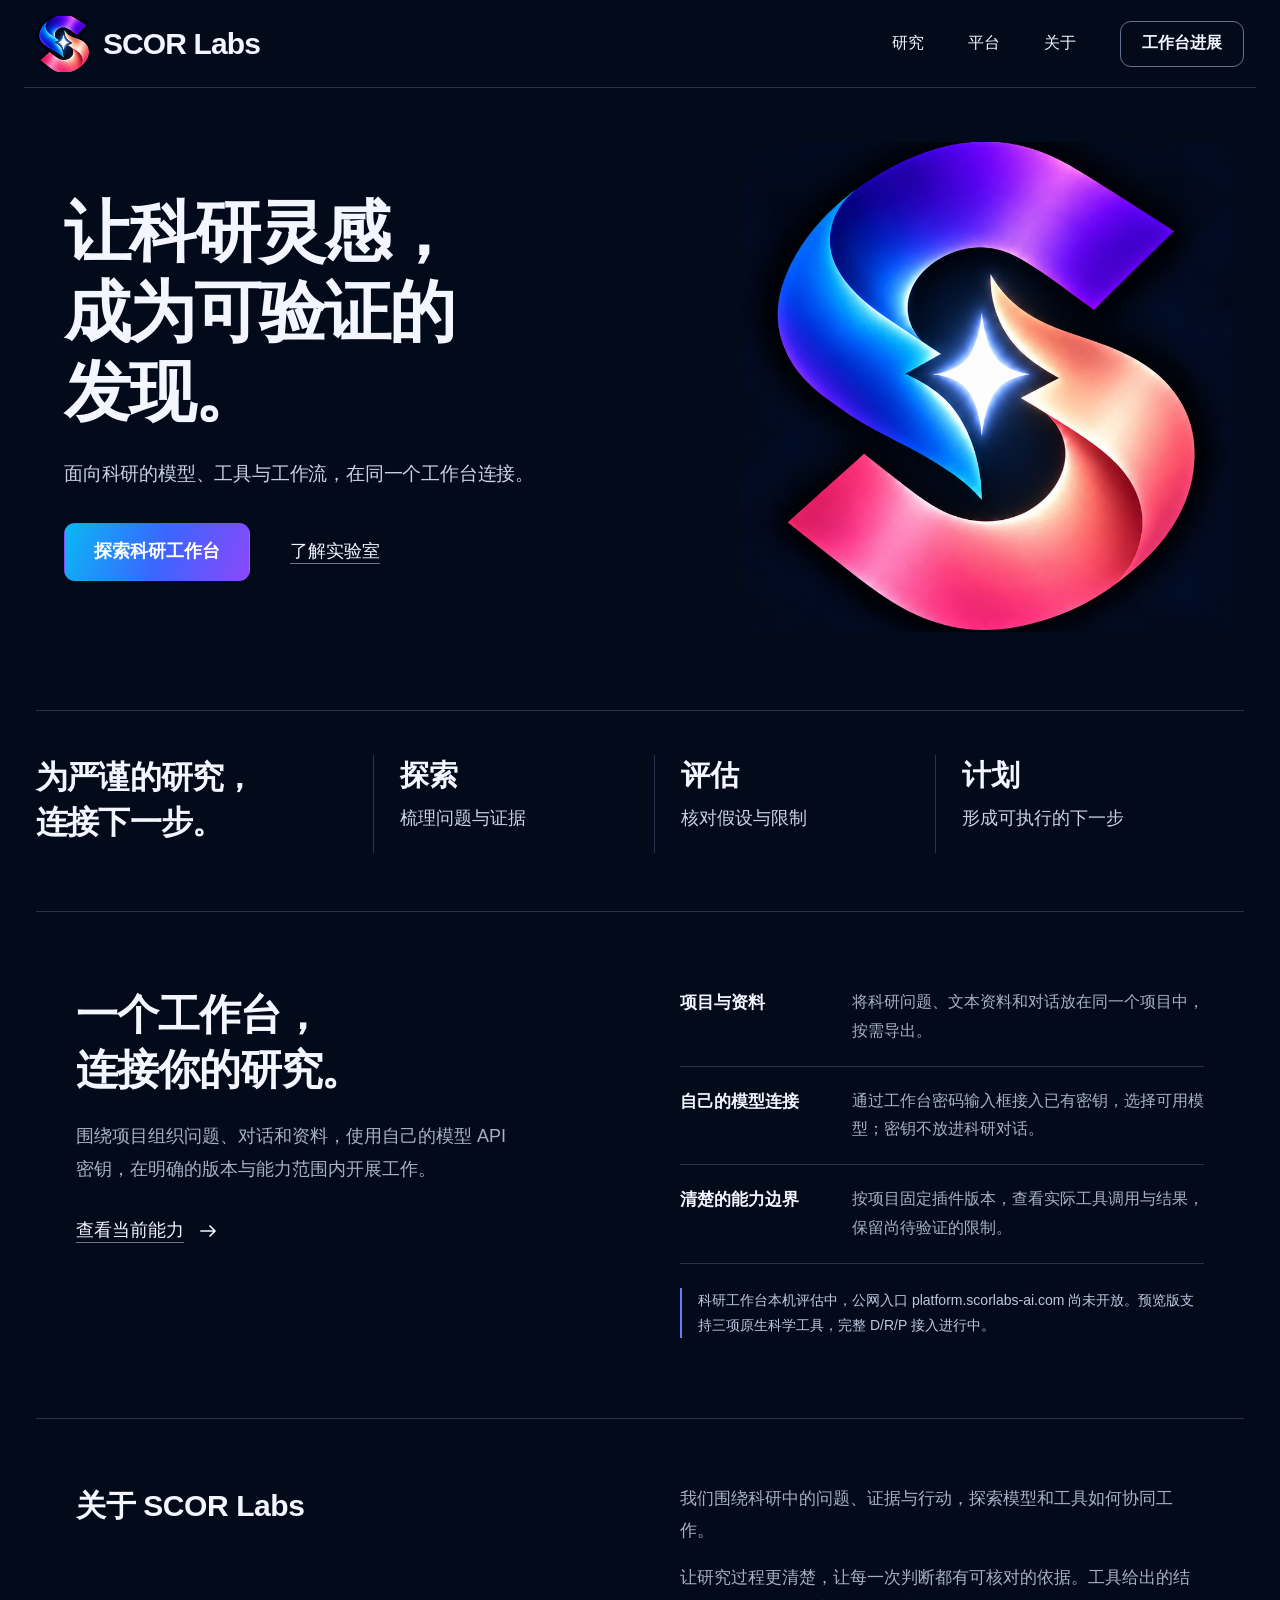
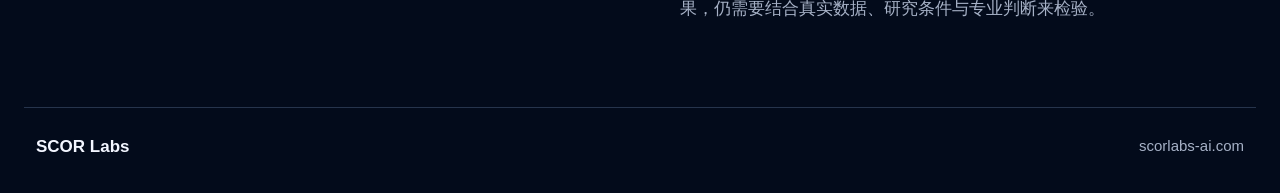
==== index.html @ 9c0564b2 "Build SCOR Labs branded public website" ====
<!doctype html>
<html lang="zh-CN">
  <head>
    <meta charset="utf-8" />
    <meta name="viewport" content="width=device-width, initial-scale=1" />
    <meta name="theme-color" content="#030b1b" />
    <title>SCOR Labs · 让科研灵感，成为可验证的发现</title>
    <meta name="description" content="SCOR Labs 连接科研模型、工具与工作流。从问题与证据出发，探索方向、评估假设、形成研究计划。" />
    <link rel="canonical" href="https://scorlabs-ai.com/" />
    <meta property="og:type" content="website" />
    <meta property="og:locale" content="zh_CN" />
    <meta property="og:title" content="SCOR Labs · 让科研灵感，成为可验证的发现" />
    <meta property="og:description" content="面向科研的模型、工具与工作流，在同一个工作台连接。" />
    <meta property="og:url" content="https://scorlabs-ai.com/" />
    <meta property="og:image" content="https://scorlabs-ai.com/assets/scorlabs-logo.png" />
    <link rel="icon" type="image/png" href="./assets/scorlabs-logo.png" />
    <link rel="stylesheet" href="./styles.css" />
    <script src="./site.js" defer></script>
  </head>
  <body>
    <a class="skip-link" href="#main">跳转到正文</a>
    <header class="site-header">
      <a class="brand" href="#" aria-label="SCOR Labs 首页">
        <span class="brand-mark"><img src="./assets/scorlabs-logo.png" width="1254" height="1254" alt="" /></span>
        <span>SCOR Labs</span>
      </a>
      <button class="menu-toggle" type="button" aria-expanded="false" aria-controls="site-nav" aria-label="打开导航菜单">
        <svg viewBox="0 0 24 24" aria-hidden="true"><path d="M4 7h16M4 12h16M4 17h16" /></svg>
      </button>
      <nav class="site-nav" id="site-nav" aria-label="主导航">
        <a href="#research">研究</a>
        <a href="#platform">平台</a>
        <a href="#about">关于</a>
        <a class="button button-outline header-cta" href="#platform">工作台进展</a>
      </nav>
    </header>

    <main id="main">
      <section class="hero" aria-labelledby="hero-title">
        <div class="hero-copy">
          <h1 id="hero-title">让科研灵感，<br />成为可验证的<br class="desktop-break" />发现。</h1>
          <p>面向科研的模型、工具与工作流，<span class="copy-keep">在同一个工作台连接。</span></p>
          <div class="hero-actions">
            <a class="button button-primary" href="#platform">探索科研工作台</a>
            <a class="text-link" href="#about">了解实验室</a>
          </div>
        </div>
        <div class="hero-visual">
          <img src="./assets/scorlabs-logo.png" width="1254" height="1254" alt="SCOR Labs 蓝紫与珊瑚色缎带标志，中央为四角星" fetchpriority="high" />
        </div>
      </section>

      <section class="research-section content-width" id="research" aria-labelledby="research-title">
        <h2 id="research-title">为严谨的研究，<br />连接下一步。</h2>
        <div class="research-step">
          <h3>探索</h3>
          <p>梳理问题与证据</p>
        </div>
        <div class="research-step">
          <h3>评估</h3>
          <p>核对假设与限制</p>
        </div>
        <div class="research-step">
          <h3>计划</h3>
          <p>形成可执行的下一步</p>
        </div>
      </section>

      <section class="platform-section content-width" id="platform" aria-labelledby="platform-title">
        <div class="section-intro">
          <h2 id="platform-title">一个工作台，<br />连接你的研究。</h2>
          <p>围绕项目组织问题、对话和资料，使用自己的模型 API 密钥，在明确的版本与能力范围内开展工作。</p>
          <a class="text-link" href="#capabilities">查看当前能力<svg viewBox="0 0 24 24" aria-hidden="true"><path d="M5 12h14m-5-5 5 5-5 5" /></svg></a>
        </div>
        <div class="platform-details" id="capabilities">
          <div class="detail-row"><h3>项目与资料</h3><p>将科研问题、文本资料和对话放在同一个项目中，按需导出。</p></div>
          <div class="detail-row"><h3>自己的模型连接</h3><p>通过工作台密码输入框接入已有密钥，选择可用模型；密钥不放进科研对话。</p></div>
          <div class="detail-row"><h3>清楚的能力边界</h3><p>按项目固定插件版本，查看实际工具调用与结果，保留尚待验证的限制。</p></div>
          <p class="preview-status">科研工作台本机评估中，公网入口 platform.scorlabs-ai.com 尚未开放。预览版支持三项原生科学工具，完整 D/R/P 接入进行中。</p>
        </div>
      </section>

      <section class="about-section content-width" id="about" aria-labelledby="about-title">
        <h2 id="about-title">关于 SCOR Labs</h2>
        <div class="about-copy">
          <p>我们围绕科研中的问题、证据与行动，探索模型和工具如何协同工作。</p>
          <p>让研究过程更清楚，让每一次判断都有可核对的依据。工具给出的结果，仍需要结合真实数据、研究条件与专业判断来检验。</p>
        </div>
      </section>
    </main>

    <footer class="site-footer">
      <a class="footer-brand" href="#" aria-label="返回 SCOR Labs 首页">SCOR Labs</a>
      <span>scorlabs-ai.com</span>
    </footer>
  </body>
</html>
---- styles.css ----
:root {
  color-scheme: dark;
  --bg: #030b1b;
  --surface: #071022;
  --text: #f3f6ff;
  --muted: #a6b1c6;
  --border: #26344c;
  --cyan: #08bafa;
  --violet: #8248ff;
  --focus: #83d7ff;
  --radius: 11px;
  --font: -apple-system, BlinkMacSystemFont, "Segoe UI", "PingFang SC", "Hiragino Sans GB", "Microsoft YaHei", "Noto Sans CJK SC", sans-serif;
}

* { box-sizing: border-box; }
html { scroll-behavior: smooth; scroll-padding-top: 30px; }
body { margin: 0; background: var(--bg); color: var(--text); font-family: var(--font); -webkit-font-smoothing: antialiased; }
a { color: inherit; text-decoration: none; }
button { font: inherit; }
img { max-width: 100%; display: block; }
svg { width: 24px; height: 24px; fill: none; stroke: currentColor; stroke-width: 1.7; stroke-linecap: round; stroke-linejoin: round; flex-shrink: 0; }
a:focus-visible, button:focus-visible { outline: 3px solid var(--focus); outline-offset: 5px; border-radius: 5px; }
.skip-link { position: absolute; left: 24px; top: -70px; z-index: 10; padding: 12px 18px; background: var(--text); color: var(--bg); border-radius: 6px; }
.skip-link:focus { top: 16px; }
.site-header { min-height: 88px; max-width: 1472px; margin: 0 auto; padding: 12px 32px; border-bottom: 1px solid var(--border); display: flex; align-items: center; justify-content: space-between; gap: 24px; }
.brand { display: inline-flex; align-items: center; gap: 11px; font-size: 30px; font-weight: 680; line-height: 1; letter-spacing: -.9px; white-space: nowrap; }
.brand-mark { display: flex; align-items: center; justify-content: center; width: 56px; height: 56px; overflow: hidden; }
.brand-mark img { width: 88px; height: 88px; max-width: none; flex-shrink: 0; object-fit: contain; }
.site-nav { display: flex; align-items: center; gap: 44px; font-size: 16px; font-weight: 560; }
.site-nav > a:not(.button) { display: inline-flex; align-items: center; min-height: 44px; transition: color .18s ease; }
.site-nav > a:not(.button):hover, .text-link:hover { color: var(--focus); }
.button { display: inline-flex; align-items: center; justify-content: center; min-height: 52px; padding: 12px 25px; border: 1px solid transparent; border-radius: var(--radius); font-size: 18px; line-height: 1.4; font-weight: 620; transition: border-color .18s ease, filter .18s ease, transform .18s ease; }
.button:hover { transform: translateY(-1px); }
.button-outline { border-color: #63738f; background: transparent; }
.button-outline:hover { border-color: var(--focus); background: #0a1528; }
.header-cta { min-height: 46px; padding: 8px 21px; font-size: 16px; }
.button-primary { background: linear-gradient(110deg, #09b8f4, #3b65ff 52%, #8c48f9); color: #fff; padding: 15px 29px; }
.button-primary:hover { filter: brightness(1.12); }
.text-link { display: inline-flex; align-items: center; gap: 12px; min-height: 44px; font-size: 18px; line-height: 1.5; font-weight: 500; text-decoration: underline; text-underline-offset: 6px; text-decoration-color: #67758e; transition: color .18s ease; }
.hero { max-width: 1320px; margin: 0 auto; padding: 54px 24px 78px; display: grid; grid-template-columns: 1.3fr 1fr; align-items: center; gap: 38px; min-height: 588px; }
.hero-copy { position: relative; z-index: 1; }
.hero h1 { margin: 0; font-size: clamp(48px, 5.2vw, 76px); line-height: 1.2; font-weight: 720; letter-spacing: -2px; }
.hero-copy > p { margin: 25px 0 34px; color: #c8d2e5; font-size: 19px; line-height: 1.65; letter-spacing: -.2px; }
.copy-keep { white-space: nowrap; }
.hero-actions { display: flex; align-items: center; gap: 40px; flex-wrap: wrap; }
.hero-visual { display: flex; align-items: center; justify-content: center; width: 100%; height: 490px; overflow: hidden; }
.hero-visual img { width: 740px; height: 740px; max-width: none; flex-shrink: 0; object-fit: contain; }
.content-width { max-width: 1408px; margin-left: auto; margin-right: auto; }
.research-section { display: grid; grid-template-columns: 1.2fr 1fr 1fr 1.1fr; align-items: start; padding: 44px 16px 58px; border-top: 1px solid var(--border); }
.research-section h2 { margin: 0; font-size: 32px; line-height: 1.4; letter-spacing: -.8px; font-weight: 650; }
.research-step { min-height: 98px; padding: 0 32px; border-left: 1px solid var(--border); }
.research-step h3 { margin: 0 0 8px; font-size: 29px; line-height: 1.4; font-weight: 650; }
.research-step p { margin: 0; font-size: 18px; line-height: 1.6; color: #cbd4e6; }
.platform-section { display: grid; grid-template-columns: 1fr 1fr; gap: 80px; border-top: 1px solid var(--border); padding: 76px 40px 80px; }
.section-intro h2 { margin: 0 0 23px; font-size: 42px; line-height: 1.3; letter-spacing: -1.1px; font-weight: 650; }
.section-intro > p { max-width: 450px; margin: 0 0 24px; color: var(--muted); font-size: 18px; line-height: 1.8; }
.detail-row { display: grid; grid-template-columns: 150px 1fr; gap: 22px; padding: 20px 0; border-bottom: 1px solid var(--border); }
.detail-row:first-child { padding-top: 0; }
.detail-row h3 { margin: 0; font-size: 17px; font-weight: 600; line-height: 1.8; }
.detail-row p { margin: 0; color: var(--muted); font-size: 16px; line-height: 1.8; }
.preview-status { margin: 24px 0 0; color: #bdc8df; font-size: 14px; line-height: 1.8; border-left: 2px solid #687aff; padding-left: 16px; }
.about-section { display: grid; grid-template-columns: 1fr 1fr; gap: 80px; padding: 64px 40px 82px; border-top: 1px solid var(--border); }
.about-section h2 { margin: 0; font-size: 30px; line-height: 1.5; letter-spacing: -.4px; font-weight: 620; }
.about-copy p { margin: 0 0 16px; color: var(--muted); font-size: 17px; line-height: 1.85; }
.about-copy p:last-child { margin-bottom: 0; }
.site-footer { max-width: 1472px; margin: 0 auto; padding: 26px 32px 34px; display: flex; align-items: center; justify-content: space-between; gap: 24px; border-top: 1px solid var(--border); font-size: 15px; line-height: 1.5; color: var(--muted); }
.footer-brand { color: var(--text); font-size: 17px; font-weight: 650; }
.menu-toggle { display: none; align-items: center; justify-content: center; width: 44px; height: 44px; padding: 10px; border: 1px solid var(--border); border-radius: 8px; color: var(--text); background: transparent; }

@media (max-width: 1471px) {
  .site-header, .site-footer { margin-left: 24px; margin-right: 24px; padding-left: 12px; padding-right: 12px; }
  .content-width { margin-left: 36px; margin-right: 36px; }
  .hero { padding-left: 64px; padding-right: 48px; }
  .research-section { padding-left: 0; padding-right: 0; }
  .research-step { padding-left: 26px; padding-right: 20px; }
}
@media (max-width: 1100px) {
  .hero { gap: 10px; min-height: 534px; padding-left: 42px; padding-right: 30px; }
  .hero h1 { font-size: 60px; }
  .hero-copy > p { font-size: 17px; }
  .copy-keep { white-space: normal; }
  .hero-visual { height: 420px; }
  .hero-visual img { width: 630px; height: 630px; }
  .research-section h2 { font-size: 26px; }
  .research-step { padding-left: 24px; padding-right: 12px; }
  .research-step h3 { font-size: 26px; }
  .research-step p { font-size: 16px; }
  .platform-section, .about-section { gap: 44px; padding-left: 0; padding-right: 0; }
  .detail-row { grid-template-columns: 1fr; gap: 5px; }
}
@media (max-width: 760px) {
  html { scroll-padding-top: 24px; }
  .site-header { position: relative; min-height: 76px; margin-left: 20px; margin-right: 20px; padding: 10px 0; }
  .brand { gap: 8px; font-size: 25px; letter-spacing: -.7px; }
  .brand-mark { width: 44px; height: 44px; }
  .brand-mark img { width: 70px; height: 70px; }
  .menu-toggle { display: inline-flex; }
  .site-nav { display: none; position: absolute; z-index: 5; top: calc(100% + 8px); left: 0; right: 0; padding: 16px; flex-direction: column; align-items: stretch; gap: 6px; border: 1px solid var(--border); border-radius: 12px; background: var(--surface); box-shadow: 0 12px 35px #0008; }
  .site-nav.is-open { display: flex; }
  .site-nav > a:not(.button) { padding: 8px 12px; }
  .header-cta { margin-top: 5px; }
  .hero { display: flex; flex-direction: column; gap: 0; min-height: auto; padding: 44px 24px 46px; }
  .hero-copy { width: 100%; max-width: 520px; }
  .hero h1 { font-size: clamp(36px, 8.4vw, 58px); letter-spacing: -1.2px; line-height: 1.25; }
  .desktop-break { display: none; }
  .hero-copy > p { margin: 22px 0 26px; max-width: 440px; font-size: 16px; line-height: 1.8; }
  .hero-actions { gap: 24px; }
  .button-primary { min-height: 52px; padding: 13px 20px; font-size: 16px; }
  .text-link { font-size: 16px; }
  .hero-visual { width: 100%; height: min(350px, 85vw); margin: 30px 0 0; }
  .hero-visual img { width: min(525px, 130vw); height: min(525px, 130vw); }
  .content-width { margin-left: 24px; margin-right: 24px; }
  .research-section { grid-template-columns: repeat(3, 1fr); gap: 24px 0; padding-top: 30px; padding-bottom: 36px; }
  .research-section h2 { grid-column: 1 / -1; font-size: 26px; }
  .research-section h2 br { display: none; }
  .research-step { padding: 0 12px; min-height: 84px; }
  .research-step:nth-child(2) { border-left: 0; padding-left: 0; }
  .research-step:last-child { padding-right: 0; }
  .research-step h3 { font-size: 22px; }
  .research-step p { font-size: 14px; max-width: 98px; line-height: 1.7; }
  .platform-section { grid-template-columns: 1fr; padding-top: 42px; padding-bottom: 44px; gap: 32px; }
  .section-intro h2 { font-size: 33px; }
  .section-intro > p { font-size: 16px; }
  .detail-row { grid-template-columns: 1fr; gap: 7px; padding: 18px 0; }
  .detail-row h3 { font-size: 16px; }
  .detail-row p { font-size: 15px; }
  .preview-status { font-size: 13px; }
  .about-section { grid-template-columns: 1fr; gap: 24px; padding-top: 40px; padding-bottom: 46px; }
  .about-section h2 { font-size: 27px; }
  .about-copy p { font-size: 16px; }
  .site-footer { margin-left: 24px; margin-right: 24px; padding: 23px 0 28px; font-size: 13px; }
  .footer-brand { font-size: 15px; }
}
@media (prefers-reduced-motion: reduce) {
  html { scroll-behavior: auto; }
  *, *::before, *::after { transition: none !important; animation: none !important; }
}
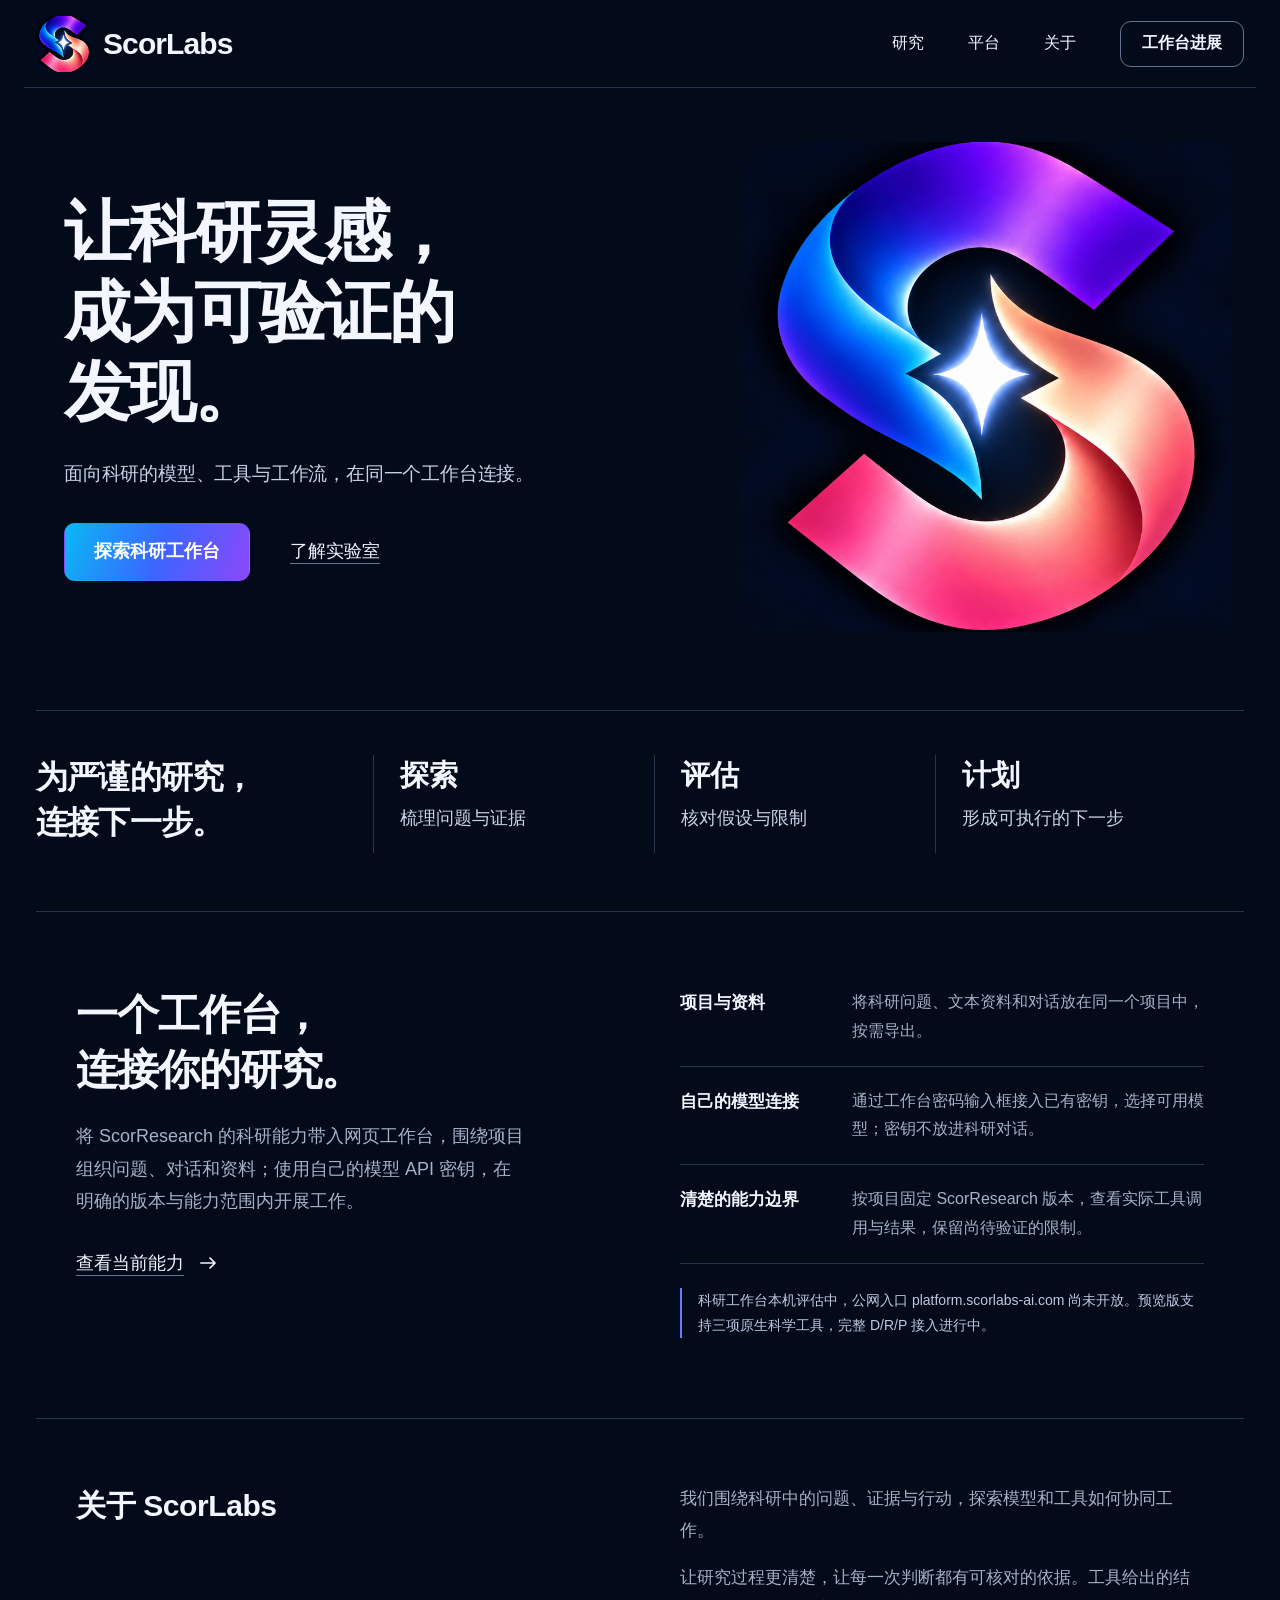
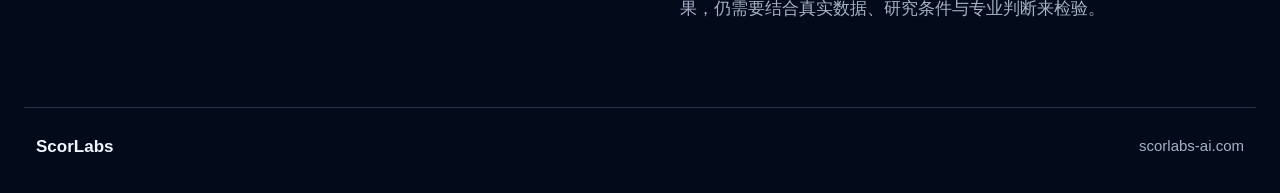
==== commit e43ee313: "Align public website branding with ScorLabs and ScorResearch" ====
--- a/index.html
+++ b/index.html
@@ -4,12 +4,12 @@
     <meta charset="utf-8" />
     <meta name="viewport" content="width=device-width, initial-scale=1" />
     <meta name="theme-color" content="#030b1b" />
-    <title>SCOR Labs · 让科研灵感，成为可验证的发现</title>
-    <meta name="description" content="SCOR Labs 连接科研模型、工具与工作流。从问题与证据出发，探索方向、评估假设、形成研究计划。" />
+    <title>ScorLabs · 让科研灵感，成为可验证的发现</title>
+    <meta name="description" content="ScorLabs 连接科研模型、工具与工作流。从问题与证据出发，探索方向、评估假设、形成研究计划。" />
     <link rel="canonical" href="https://scorlabs-ai.com/" />
     <meta property="og:type" content="website" />
     <meta property="og:locale" content="zh_CN" />
-    <meta property="og:title" content="SCOR Labs · 让科研灵感，成为可验证的发现" />
+    <meta property="og:title" content="ScorLabs · 让科研灵感，成为可验证的发现" />
     <meta property="og:description" content="面向科研的模型、工具与工作流，在同一个工作台连接。" />
     <meta property="og:url" content="https://scorlabs-ai.com/" />
     <meta property="og:image" content="https://scorlabs-ai.com/assets/scorlabs-logo.png" />
@@ -20,9 +20,9 @@
   <body>
     <a class="skip-link" href="#main">跳转到正文</a>
     <header class="site-header">
-      <a class="brand" href="#" aria-label="SCOR Labs 首页">
+      <a class="brand" href="#" aria-label="ScorLabs 首页">
         <span class="brand-mark"><img src="./assets/scorlabs-logo.png" width="1254" height="1254" alt="" /></span>
-        <span>SCOR Labs</span>
+        <span>ScorLabs</span>
       </a>
       <button class="menu-toggle" type="button" aria-expanded="false" aria-controls="site-nav" aria-label="打开导航菜单">
         <svg viewBox="0 0 24 24" aria-hidden="true"><path d="M4 7h16M4 12h16M4 17h16" /></svg>
@@ -46,7 +46,7 @@
           </div>
         </div>
         <div class="hero-visual">
-          <img src="./assets/scorlabs-logo.png" width="1254" height="1254" alt="SCOR Labs 蓝紫与珊瑚色缎带标志，中央为四角星" fetchpriority="high" />
+          <img src="./assets/scorlabs-logo.png" width="1254" height="1254" alt="ScorLabs 蓝紫与珊瑚色缎带标志，中央为四角星" fetchpriority="high" />
         </div>
       </section>
 
@@ -69,19 +69,19 @@
       <section class="platform-section content-width" id="platform" aria-labelledby="platform-title">
         <div class="section-intro">
           <h2 id="platform-title">一个工作台，<br />连接你的研究。</h2>
-          <p>围绕项目组织问题、对话和资料，使用自己的模型 API 密钥，在明确的版本与能力范围内开展工作。</p>
+          <p>将 ScorResearch 的科研能力带入网页工作台，围绕项目组织问题、对话和资料；使用自己的模型 API 密钥，在明确的版本与能力范围内开展工作。</p>
           <a class="text-link" href="#capabilities">查看当前能力<svg viewBox="0 0 24 24" aria-hidden="true"><path d="M5 12h14m-5-5 5 5-5 5" /></svg></a>
         </div>
         <div class="platform-details" id="capabilities">
           <div class="detail-row"><h3>项目与资料</h3><p>将科研问题、文本资料和对话放在同一个项目中，按需导出。</p></div>
           <div class="detail-row"><h3>自己的模型连接</h3><p>通过工作台密码输入框接入已有密钥，选择可用模型；密钥不放进科研对话。</p></div>
-          <div class="detail-row"><h3>清楚的能力边界</h3><p>按项目固定插件版本，查看实际工具调用与结果，保留尚待验证的限制。</p></div>
+          <div class="detail-row"><h3>清楚的能力边界</h3><p>按项目固定 ScorResearch 版本，查看实际工具调用与结果，保留尚待验证的限制。</p></div>
           <p class="preview-status">科研工作台本机评估中，公网入口 platform.scorlabs-ai.com 尚未开放。预览版支持三项原生科学工具，完整 D/R/P 接入进行中。</p>
         </div>
       </section>
 
       <section class="about-section content-width" id="about" aria-labelledby="about-title">
-        <h2 id="about-title">关于 SCOR Labs</h2>
+        <h2 id="about-title">关于 ScorLabs</h2>
         <div class="about-copy">
           <p>我们围绕科研中的问题、证据与行动，探索模型和工具如何协同工作。</p>
           <p>让研究过程更清楚，让每一次判断都有可核对的依据。工具给出的结果，仍需要结合真实数据、研究条件与专业判断来检验。</p>
@@ -90,7 +90,7 @@
     </main>
 
     <footer class="site-footer">
-      <a class="footer-brand" href="#" aria-label="返回 SCOR Labs 首页">SCOR Labs</a>
+      <a class="footer-brand" href="#" aria-label="返回 ScorLabs 首页">ScorLabs</a>
       <span>scorlabs-ai.com</span>
     </footer>
   </body>
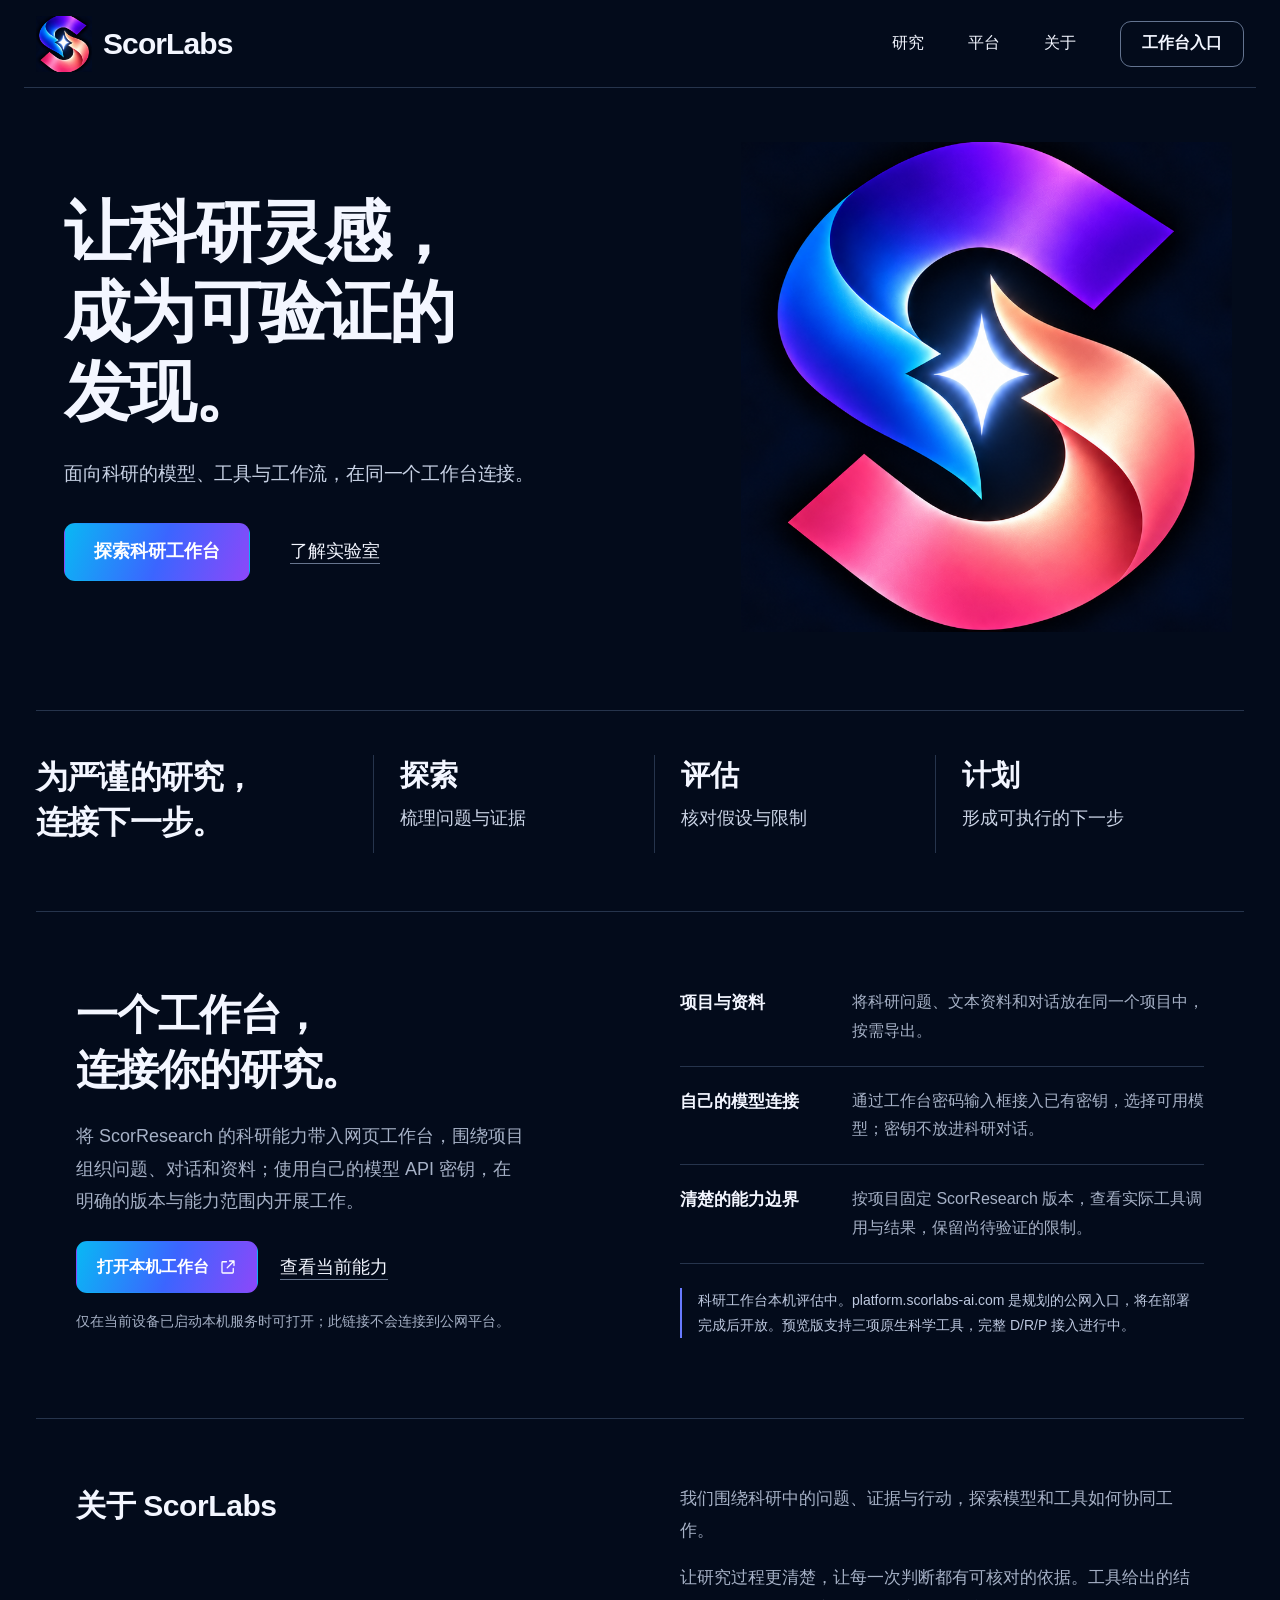
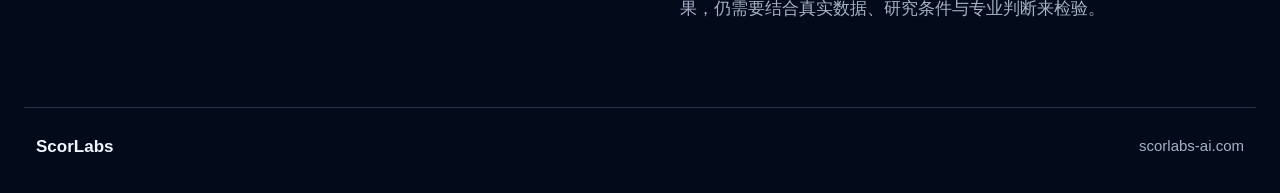
==== commit af3605e1: "Add clearly labeled local research workspace entry" ====
--- a/index.html
+++ b/index.html
@@ -31,7 +31,7 @@
         <a href="#research">研究</a>
         <a href="#platform">平台</a>
         <a href="#about">关于</a>
-        <a class="button button-outline header-cta" href="#platform">工作台进展</a>
+        <a class="button button-outline header-cta" href="#platform">工作台入口</a>
       </nav>
     </header>
 
@@ -70,13 +70,17 @@
         <div class="section-intro">
           <h2 id="platform-title">一个工作台，<br />连接你的研究。</h2>
           <p>将 ScorResearch 的科研能力带入网页工作台，围绕项目组织问题、对话和资料；使用自己的模型 API 密钥，在明确的版本与能力范围内开展工作。</p>
-          <a class="text-link" href="#capabilities">查看当前能力<svg viewBox="0 0 24 24" aria-hidden="true"><path d="M5 12h14m-5-5 5 5-5 5" /></svg></a>
+          <div class="platform-actions">
+            <a class="button button-primary" href="http://127.0.0.1:8000" target="_blank" rel="noopener noreferrer" aria-describedby="local-entry-note">打开本机工作台<svg viewBox="0 0 24 24" aria-hidden="true"><path d="M14 4h6v6M20 4l-9 9M10 5H5a1 1 0 0 0-1 1v13a1 1 0 0 0 1 1h13a1 1 0 0 0 1-1v-5" /></svg></a>
+            <a class="text-link" href="#capabilities">查看当前能力</a>
+          </div>
+          <p class="local-entry-note" id="local-entry-note">仅在当前设备已启动本机服务时可打开；此链接不会连接到公网平台。</p>
         </div>
         <div class="platform-details" id="capabilities">
           <div class="detail-row"><h3>项目与资料</h3><p>将科研问题、文本资料和对话放在同一个项目中，按需导出。</p></div>
           <div class="detail-row"><h3>自己的模型连接</h3><p>通过工作台密码输入框接入已有密钥，选择可用模型；密钥不放进科研对话。</p></div>
           <div class="detail-row"><h3>清楚的能力边界</h3><p>按项目固定 ScorResearch 版本，查看实际工具调用与结果，保留尚待验证的限制。</p></div>
-          <p class="preview-status">科研工作台本机评估中，公网入口 platform.scorlabs-ai.com 尚未开放。预览版支持三项原生科学工具，完整 D/R/P 接入进行中。</p>
+          <p class="preview-status">科研工作台本机评估中。platform.scorlabs-ai.com 是规划的公网入口，将在部署完成后开放。预览版支持三项原生科学工具，完整 D/R/P 接入进行中。</p>
         </div>
       </section>
 
--- a/styles.css
+++ b/styles.css
@@ -54,6 +54,10 @@
 .platform-section { display: grid; grid-template-columns: 1fr 1fr; gap: 80px; border-top: 1px solid var(--border); padding: 76px 40px 80px; }
 .section-intro h2 { margin: 0 0 23px; font-size: 42px; line-height: 1.3; letter-spacing: -1.1px; font-weight: 650; }
 .section-intro > p { max-width: 450px; margin: 0 0 24px; color: var(--muted); font-size: 18px; line-height: 1.8; }
+.platform-actions { display: flex; align-items: center; gap: 22px; flex-wrap: wrap; }
+.platform-actions .button { gap: 10px; font-size: 16px; padding: 13px 20px; }
+.platform-actions .button svg { width: 18px; height: 18px; }
+.section-intro > .local-entry-note { margin: 16px 0 0; font-size: 14px; line-height: 1.8; color: var(--muted); }
 .detail-row { display: grid; grid-template-columns: 150px 1fr; gap: 22px; padding: 20px 0; border-bottom: 1px solid var(--border); }
 .detail-row:first-child { padding-top: 0; }
 .detail-row h3 { margin: 0; font-size: 17px; font-weight: 600; line-height: 1.8; }
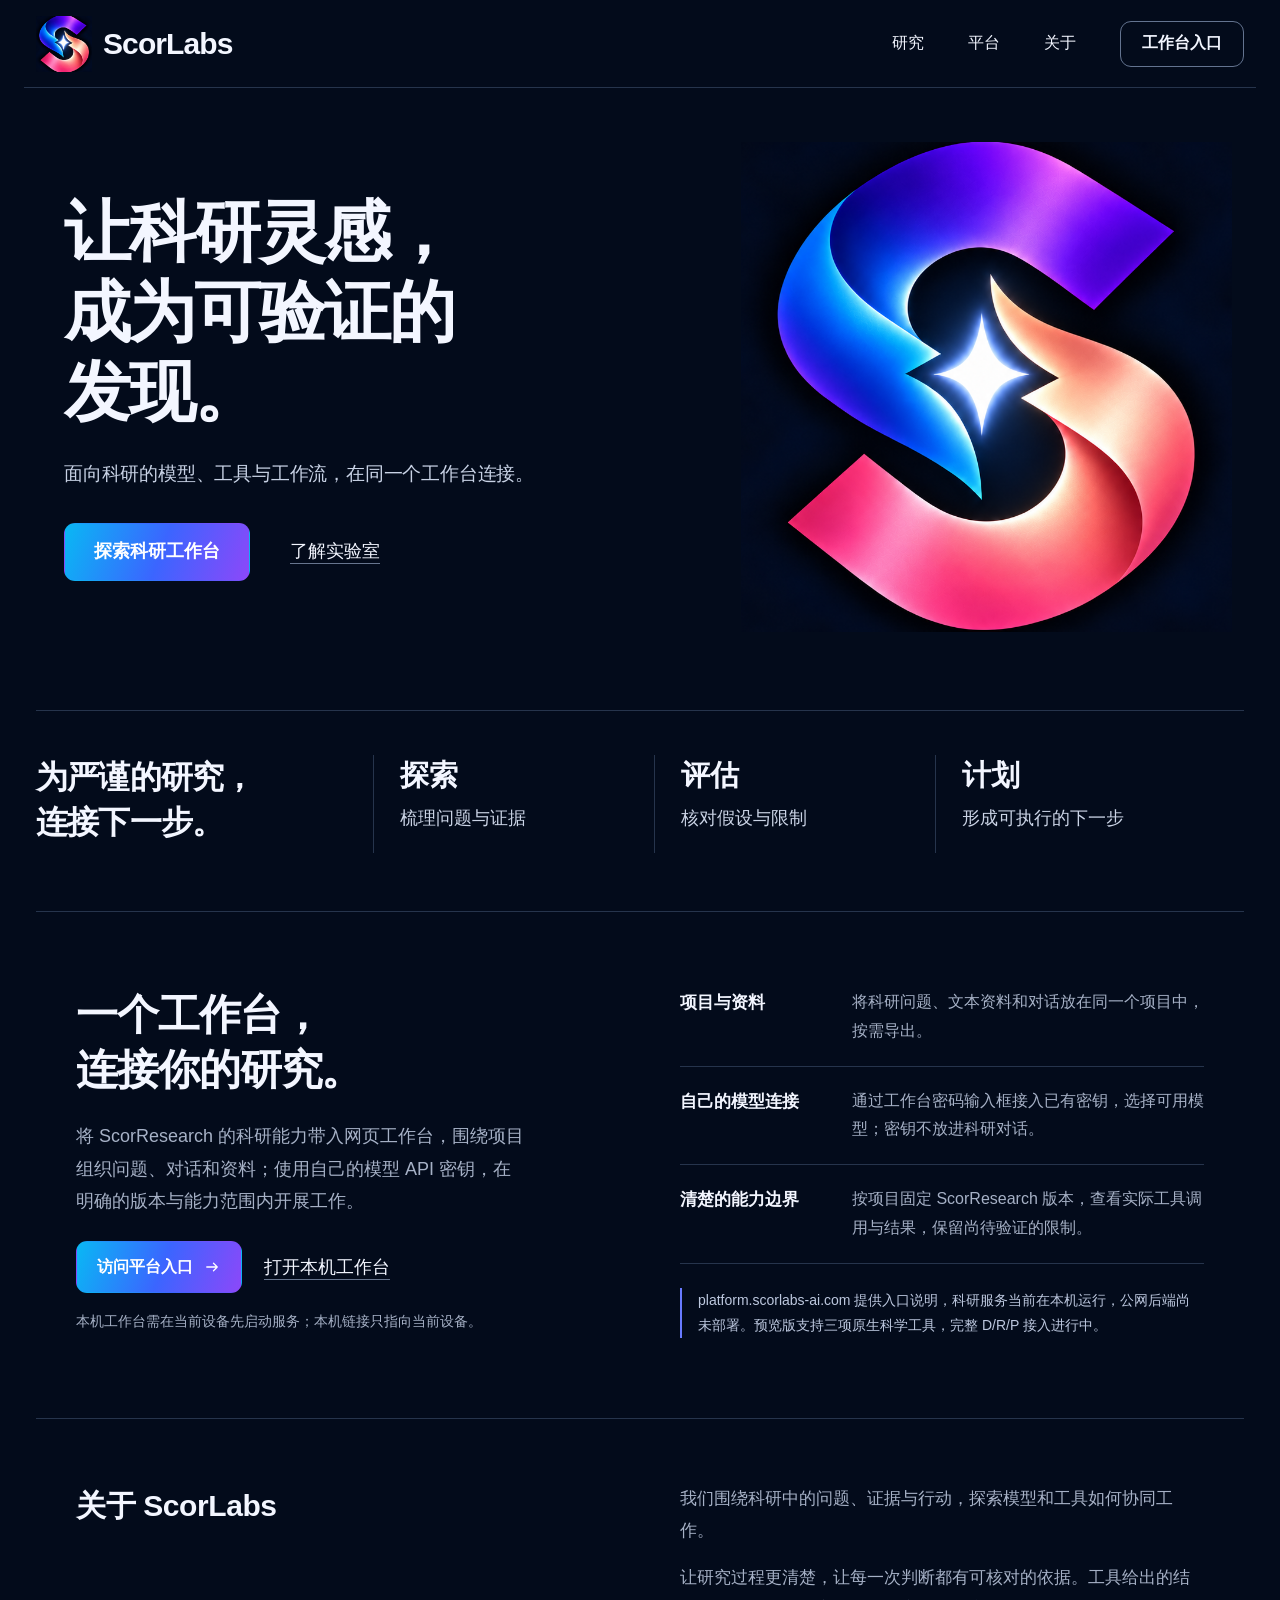
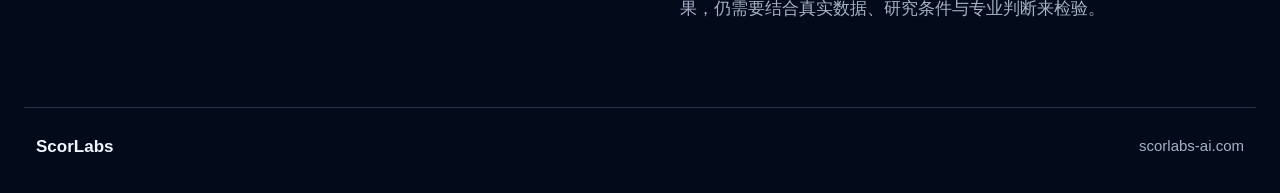
==== commit 108663e2: "Link verified HTTPS platform entry and retain local preview" ====
--- a/index.html
+++ b/index.html
@@ -31,7 +31,7 @@
         <a href="#research">研究</a>
         <a href="#platform">平台</a>
         <a href="#about">关于</a>
-        <a class="button button-outline header-cta" href="#platform">工作台入口</a>
+        <a class="button button-outline header-cta" href="https://platform.scorlabs-ai.com/">工作台入口</a>
       </nav>
     </header>
 
@@ -41,7 +41,7 @@
           <h1 id="hero-title">让科研灵感，<br />成为可验证的<br class="desktop-break" />发现。</h1>
           <p>面向科研的模型、工具与工作流，<span class="copy-keep">在同一个工作台连接。</span></p>
           <div class="hero-actions">
-            <a class="button button-primary" href="#platform">探索科研工作台</a>
+            <a class="button button-primary" href="https://platform.scorlabs-ai.com/">探索科研工作台</a>
             <a class="text-link" href="#about">了解实验室</a>
           </div>
         </div>
@@ -71,16 +71,16 @@
           <h2 id="platform-title">一个工作台，<br />连接你的研究。</h2>
           <p>将 ScorResearch 的科研能力带入网页工作台，围绕项目组织问题、对话和资料；使用自己的模型 API 密钥，在明确的版本与能力范围内开展工作。</p>
           <div class="platform-actions">
-            <a class="button button-primary" href="http://127.0.0.1:8000" target="_blank" rel="noopener noreferrer" aria-describedby="local-entry-note">打开本机工作台<svg viewBox="0 0 24 24" aria-hidden="true"><path d="M14 4h6v6M20 4l-9 9M10 5H5a1 1 0 0 0-1 1v13a1 1 0 0 0 1 1h13a1 1 0 0 0 1-1v-5" /></svg></a>
-            <a class="text-link" href="#capabilities">查看当前能力</a>
+            <a class="button button-primary" href="https://platform.scorlabs-ai.com/">访问平台入口<svg viewBox="0 0 24 24" aria-hidden="true"><path d="M5 12h14m-5-5 5 5-5 5" /></svg></a>
+            <a class="text-link" href="http://127.0.0.1:8000" target="_blank" rel="noopener noreferrer" aria-describedby="local-entry-note">打开本机工作台</a>
           </div>
-          <p class="local-entry-note" id="local-entry-note">仅在当前设备已启动本机服务时可打开；此链接不会连接到公网平台。</p>
+          <p class="local-entry-note" id="local-entry-note">本机工作台需在当前设备先启动服务；本机链接只指向当前设备。</p>
         </div>
         <div class="platform-details" id="capabilities">
           <div class="detail-row"><h3>项目与资料</h3><p>将科研问题、文本资料和对话放在同一个项目中，按需导出。</p></div>
           <div class="detail-row"><h3>自己的模型连接</h3><p>通过工作台密码输入框接入已有密钥，选择可用模型；密钥不放进科研对话。</p></div>
           <div class="detail-row"><h3>清楚的能力边界</h3><p>按项目固定 ScorResearch 版本，查看实际工具调用与结果，保留尚待验证的限制。</p></div>
-          <p class="preview-status">科研工作台本机评估中。platform.scorlabs-ai.com 是规划的公网入口，将在部署完成后开放。预览版支持三项原生科学工具，完整 D/R/P 接入进行中。</p>
+          <p class="preview-status">platform.scorlabs-ai.com 提供入口说明，科研服务当前在本机运行，公网后端尚未部署。预览版支持三项原生科学工具，完整 D/R/P 接入进行中。</p>
         </div>
       </section>
 
